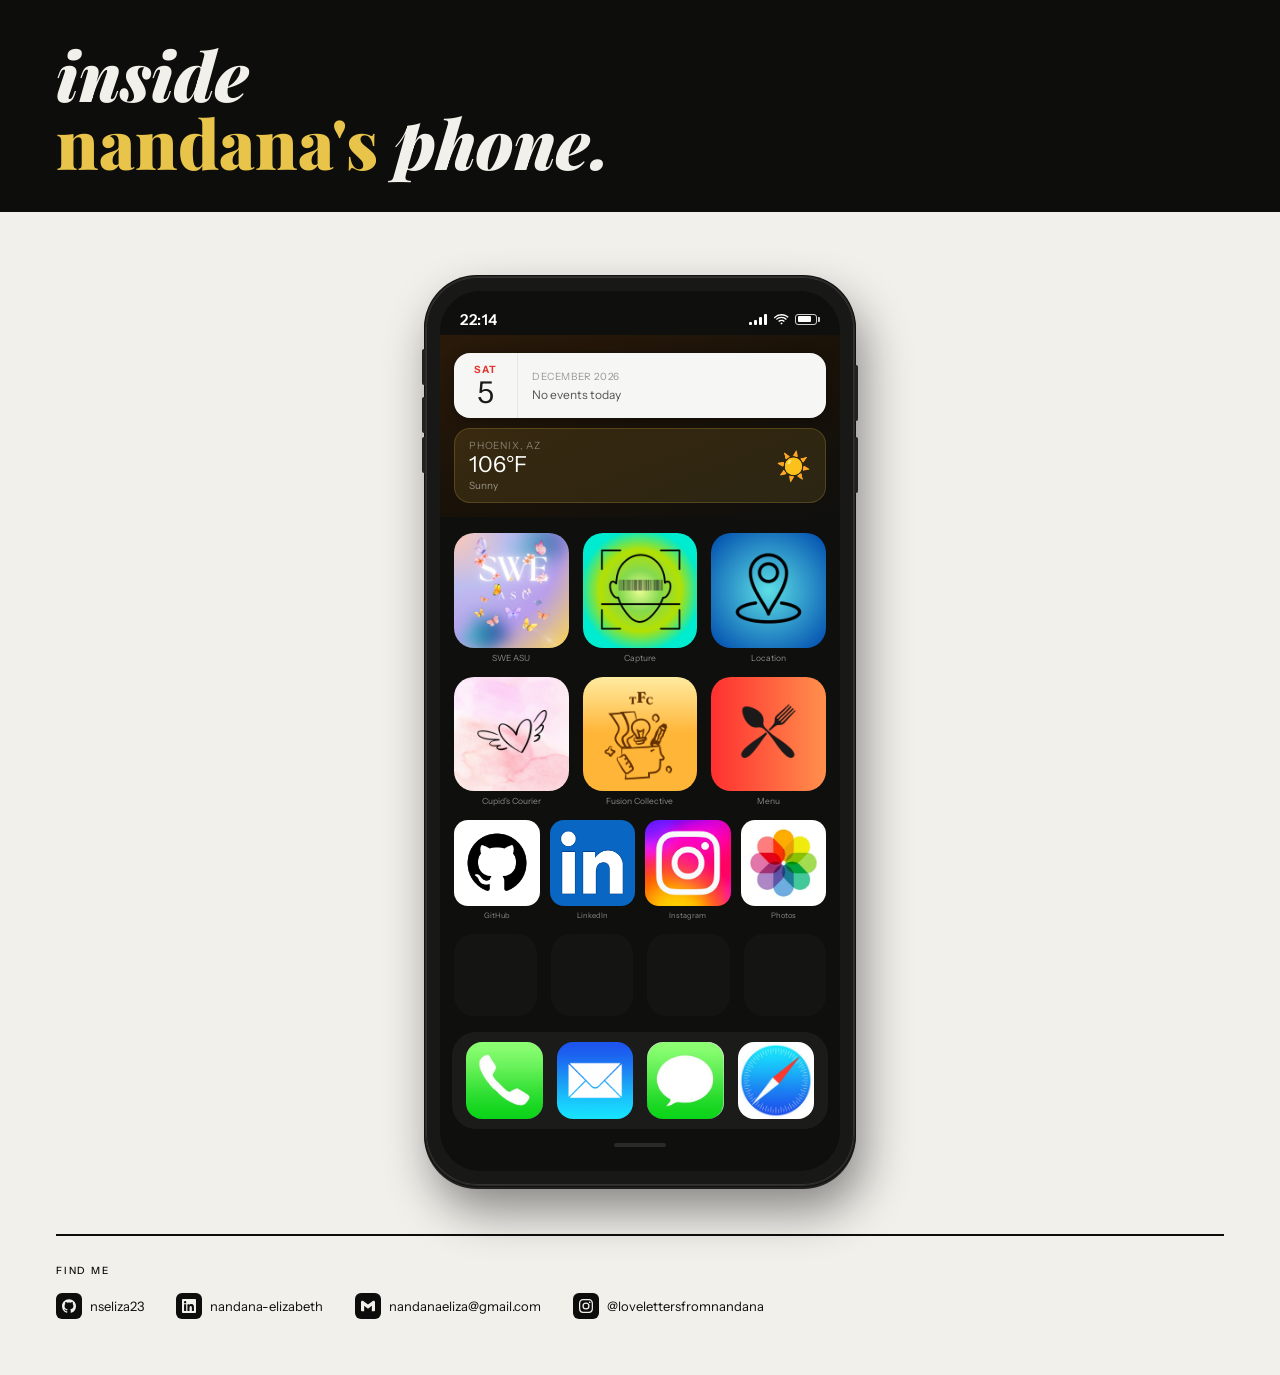
==== index.html @ f55cac57 "Initial portfolio" ====
<!DOCTYPE html>
<html lang="en">
<head>
<meta charset="UTF-8">
<meta name="viewport" content="width=device-width, initial-scale=1.0">
<title>inside nandana's phone</title>
<link href="https://fonts.googleapis.com/css2?family=Playfair+Display:ital,wght@1,900&family=Spectral:ital,wght@0,300;0,400;1,300&family=Instrument+Sans:wght@300;400;500&display=swap" rel="stylesheet">
<style>
  *, *::before, *::after { margin: 0; padding: 0; box-sizing: border-box; }

  :root {
    --black: #0d0d0b;
    --cream: #f2f0eb;
    --yellow: #e8c44a;
    --gray: #88887f;
    --light-gray: #dedad3;
  }

  body {
    background: var(--cream);
    color: var(--black);
    font-family: 'Instrument Sans', sans-serif;
    min-height: 100vh;
    overflow-x: hidden;
  }

  header {
    background: var(--black);
    padding: 40px 56px 36px;
  }

  .site-title {
    font-family: 'Playfair Display', serif;
    font-style: italic;
    font-weight: 900;
    font-size: clamp(36px, 5.5vw, 68px);
    line-height: 1;
    color: var(--cream);
  }

  .site-title em { color: var(--yellow); font-style: normal; }

  .page-body {
    display: flex;
    flex-direction: column;
    align-items: center;
    padding: clamp(32px, 5vw, 64px) clamp(16px, 4vw, 56px) 0;
  }

  /* ── PHONE ── */
  .phone {
    width: clamp(320px, 48vw, 430px);
    background: #181816;
    border-radius: 52px;
    padding: 14px;
    border: 1px solid #2a2a26;
    position: relative;
    box-shadow:
      inset 0 0 0 1px #333330,
      0 0 0 1px #111,
      8px 24px 48px rgba(0,0,0,0.45),
      0 2px 0 1px #333330;
  }

  .phone::before {
    content: '';
    position: absolute;
    right: -4px; top: 88px;
    width: 3px; height: 56px;
    background: #222;
    border-radius: 0 2px 2px 0;
    box-shadow: 0 72px 0 #222;
  }

  .phone::after {
    content: '';
    position: absolute;
    left: -4px; top: 72px;
    width: 3px; height: 36px;
    background: #222;
    border-radius: 2px 0 0 2px;
    box-shadow: 0 48px 0 #222, 0 88px 0 #222;
  }

  .phone-screen {
    background: #0f0f0d;
    border-radius: 40px;
    overflow: hidden;
    padding: 0 0 24px;
    position: relative;
  }

  /* ── VIDEO OVERLAY ── */
  .phone-video-overlay {
    position: absolute;
    inset: 0;
    z-index: 10;
    border-radius: 40px;
    overflow: hidden;
    opacity: 0;
    pointer-events: none;
    transition: opacity 0.3s ease;
    background: #000;
    display: flex;
    flex-direction: column;
  }

  .phone-video-overlay.active { opacity: 1; pointer-events: all; }

  /* YouTube iframe container */
  .yt-frame-wrap {
    flex: 1;
    display: flex;
    align-items: center;
    justify-content: center;
    background: #000;
    overflow: hidden;
  }

  .yt-frame-wrap iframe {
    width: 100%;
    height: 100%;
    border: none;
    display: block;
  }

  .phone-video-back {
    position: absolute;
    top: 14px; left: 14px;
    z-index: 20;
    background: rgba(0,0,0,0.6);
    border: 1px solid rgba(255,255,255,0.15);
    color: #fff;
    font-size: 12px;
    font-family: 'Instrument Sans', sans-serif;
    padding: 6px 12px;
    border-radius: 20px;
    cursor: pointer;
    display: flex;
    align-items: center;
    gap: 6px;
    transition: background 0.15s;
    backdrop-filter: blur(8px);
  }

  .phone-video-back:hover { background: rgba(0,0,0,0.8); }

  /* ── NOTIFICATION ── */
  .phone-notification {
    position: absolute;
    top: 14px;
    left: 12px;
    right: 12px;
    z-index: 30;
    background: rgba(30,30,28,0.82);
    backdrop-filter: blur(20px);
    -webkit-backdrop-filter: blur(20px);
    border: 1px solid rgba(255,255,255,0.1);
    border-radius: 16px;
    padding: 10px 14px;
    display: flex;
    align-items: center;
    gap: 10px;
    transform: translateY(-80px);
    opacity: 0;
    transition: transform 0.4s cubic-bezier(0.34,1.56,0.64,1), opacity 0.3s ease;
    pointer-events: none;
    cursor: pointer;
  }

  .phone-notification.show {
    transform: translateY(0);
    opacity: 1;
    pointer-events: all;
  }

  .notif-icon {
    width: 32px; height: 32px;
    border-radius: 8px;
    overflow: hidden;
    flex-shrink: 0;
  }

  .notif-icon img { width: 100%; height: 100%; object-fit: cover; display: block; }

  .notif-text { flex: 1; min-width: 0; }

  .notif-app {
    font-size: 9px; font-weight: 500;
    letter-spacing: 0.1em; text-transform: uppercase;
    color: rgba(255,255,255,0.45);
    font-family: 'Instrument Sans', sans-serif;
    margin-bottom: 2px;
  }

  .notif-title {
    font-size: 12px; color: rgba(255,255,255,0.9);
    font-family: 'Instrument Sans', sans-serif; font-weight: 500;
    white-space: nowrap; overflow: hidden; text-overflow: ellipsis;
  }

  .notif-desc {
    font-size: 11px; color: rgba(255,255,255,0.5);
    font-family: 'Instrument Sans', sans-serif; font-weight: 400; margin-top: 1px;
  }

  .notif-time {
    font-size: 10px; color: rgba(255,255,255,0.35);
    font-family: 'Instrument Sans', sans-serif;
    flex-shrink: 0; align-self: flex-start;
  }

  /* ── STATUS BAR ── */
  .phone-status-bar {
    display: flex;
    align-items: center;
    justify-content: space-between;
    padding: 12px 20px 0;
    height: 44px;
  }

  .status-time {
    font-size: 15px; font-weight: 600; color: #fff;
    font-family: 'Instrument Sans', sans-serif; letter-spacing: 0.04em;
  }

  .status-icons { display: flex; align-items: center; gap: 6px; }

  .signal-bars { display: flex; align-items: flex-end; gap: 2px; height: 12px; }
  .signal-bars span { display: block; width: 3px; background: #fff; border-radius: 1px; }
  .signal-bars span:nth-child(1) { height: 3px; }
  .signal-bars span:nth-child(2) { height: 5px; }
  .signal-bars span:nth-child(3) { height: 8px; }
  .signal-bars span:nth-child(4) { height: 11px; }

  .wifi-icon { width: 16px; height: 12px; display: flex; align-items: center; justify-content: center; }
  .wifi-icon svg { width: 15px; height: 12px; fill: #fff; }

  .battery { display: flex; align-items: center; gap: 1px; }
  .battery-body { width: 22px; height: 11px; border: 1.5px solid rgba(255,255,255,0.8); border-radius: 3px; padding: 1.5px; }
  .battery-fill { height: 100%; width: 80%; background: #fff; border-radius: 1px; }
  .battery-tip { width: 2px; height: 5px; background: rgba(255,255,255,0.8); border-radius: 0 1px 1px 0; }

  /* ── WALLPAPER ── */
  .phone-wallpaper {
    padding: 18px 14px 14px;
    background: linear-gradient(160deg, #2a1a0a 0%, #1a1208 50%, #0f0f0d 100%);
  }

  /* ── CALENDAR WIDGET ── */
  .calendar-widget {
    background: rgba(255,255,255,0.96);
    border-radius: 16px;
    overflow: hidden;
    display: flex;
    align-items: stretch;
    box-shadow: 0 2px 12px rgba(0,0,0,0.35);
  }

  .calendar-left {
    padding: 10px 14px;
    display: flex;
    flex-direction: column;
    align-items: center;
    justify-content: center;
    min-width: 64px;
    border-right: 1px solid #e8e4e0;
  }

  .calendar-day-name {
    font-size: 10px; font-weight: 700;
    letter-spacing: 0.1em; text-transform: uppercase;
    color: #e3342f;
    font-family: 'Instrument Sans', sans-serif;
    margin-bottom: 2px;
  }

  .calendar-date-num {
    font-size: 30px; font-weight: 300; color: #1a1a1a;
    font-family: 'Instrument Sans', sans-serif; line-height: 1;
  }

  .calendar-right {
    padding: 10px 14px;
    display: flex; flex-direction: column; justify-content: center;
    flex: 1;
  }

  .calendar-month {
    font-size: 10px; color: #999;
    font-family: 'Instrument Sans', sans-serif;
    letter-spacing: 0.06em; text-transform: uppercase; margin-bottom: 4px;
  }

  .calendar-no-events {
    font-size: 12px; color: #555;
    font-family: 'Instrument Sans', sans-serif; font-weight: 400;
  }

  /* ── WEATHER ── */
  .weather-widget {
    margin: 10px 0 0;
    background: rgba(232,196,74,0.12);
    border: 1px solid rgba(232,196,74,0.2);
    border-radius: 16px;
    padding: 10px 14px;
    display: flex; align-items: center; justify-content: space-between;
  }

  .weather-left { display: flex; flex-direction: column; gap: 2px; }
  .weather-city { font-size: 10px; color: rgba(255,255,255,0.4); letter-spacing: 0.08em; text-transform: uppercase; font-family: 'Instrument Sans', sans-serif; }
  .weather-temp { font-size: 22px; font-weight: 300; color: #fff; line-height: 1; font-family: 'Instrument Sans', sans-serif; }
  .weather-cond { font-size: 10px; color: rgba(255,255,255,0.5); margin-top: 1px; font-family: 'Instrument Sans', sans-serif; }
  .weather-icon { font-size: 28px; line-height: 1; }

  /* ── APP GRID ── */
  .app-section { padding: 16px 14px 0; }

  .app-row { display: grid; gap: 14px; }
  .app-row-3 { grid-template-columns: repeat(3, 1fr); }
  .app-row-3-full { grid-template-columns: repeat(3, 1fr); margin-top: 14px; }
  .app-row-socials { grid-template-columns: repeat(4, 1fr); margin-top: 14px; gap: 10px; }

  .app-slot { display: flex; flex-direction: column; align-items: center; gap: 5px; min-width: 0; }

  .app-icon {
    width: 100%; aspect-ratio: 1;
    border-radius: 20px;
    display: flex; align-items: center; justify-content: center;
    cursor: pointer;
    transition: transform 0.15s ease, opacity 0.15s ease;
    border: none; background: none; padding: 0;
  }

  .app-icon:hover  { transform: scale(0.91); opacity: 0.85; }
  .app-icon:active { transform: scale(0.85); }

  .app-icon-inner {
    width: 100%; height: 100%;
    border-radius: 20px;
    display: flex; align-items: center; justify-content: center;
    font-size: 22px; line-height: 1; overflow: hidden;
  }

  .app-row-socials .app-icon,
  .app-row-socials .app-icon-inner { border-radius: 14px; }
  .app-row-socials .app-label { font-size: 7.5px; }

  .app-icon-inner img { width: 100%; height: 100%; object-fit: cover; }

  .app-label {
    font-size: 8.5px; color: rgba(255,255,255,0.5);
    text-align: center;
    font-family: 'Instrument Sans', sans-serif; font-weight: 400;
    white-space: nowrap; overflow: hidden; text-overflow: ellipsis; width: 100%;
  }

  .ghost-row {
    display: grid; grid-template-columns: repeat(4, 1fr);
    gap: 14px; padding: 14px 14px 0; opacity: 0.1;
  }

  .ghost-icon { aspect-ratio: 1; background: #444; border-radius: 20px; }

  .phone-dock {
    margin: 16px 12px 0;
    background: rgba(255,255,255,0.05);
    border-radius: 24px;
    padding: 10px 14px;
    display: grid;
    grid-template-columns: repeat(4, 1fr);
    gap: 14px;
  }

  .dock-slot { display: flex; flex-direction: column; align-items: center; gap: 4px; }
  .dock-icon { aspect-ratio: 1; border-radius: 16px; overflow: hidden; width: 100%; }
  .dock-icon img { width: 100%; height: 100%; object-fit: cover; display: block; }

  .phone-home-bar {
    width: 52px; height: 4px; background: #2a2a28;
    border-radius: 3px; margin: 14px auto 0;
  }

  /* ── APP DETAIL PANEL ── */
  .app-detail {
    display: none;
    position: fixed;
    top: 0; left: 0; right: 0; bottom: 0;
    z-index: 100;
    pointer-events: none;
    align-items: center;
    justify-content: center;
  }

  .app-detail.active { display: flex; pointer-events: all; }

  .detail-backdrop { position: absolute; inset: 0; }

  .detail-panel {
    position: absolute;
    top: 50%;
    transform: translateY(-50%) translateX(-24px);
    opacity: 0;
    width: clamp(260px, 30vw, 360px);
    padding: 0;
    transition: transform 0.35s cubic-bezier(0.34,1.2,0.64,1), opacity 0.28s ease;
    pointer-events: all;
  }

  .app-detail.active .detail-panel {
    opacity: 1;
    transform: translateY(-50%) translateX(0);
  }

  .detail-panel.side-left {
    right: calc(50% + clamp(170px, 25vw, 240px));
    text-align: right;
    transform: translateY(-50%) translateX(24px);
  }

  .app-detail.active .detail-panel.side-left {
    transform: translateY(-50%) translateX(0);
  }

  .detail-panel.side-right {
    left: calc(50% + clamp(170px, 25vw, 240px));
    text-align: left;
    transform: translateY(-50%) translateX(-24px);
  }

  .app-detail.active .detail-panel.side-right {
    transform: translateY(-50%) translateX(0);
  }

  .detail-close { display: none; }

  .detail-app-name {
    font-family: 'Playfair Display', serif;
    font-style: italic; font-weight: 900; font-size: 32px;
    color: var(--black); margin-bottom: 10px; line-height: 1.1;
  }

  .detail-app-meta {
    font-size: 11px; font-weight: 500;
    letter-spacing: 0.14em; text-transform: uppercase;
    color: var(--gray); margin-bottom: 14px;
    font-family: 'Instrument Sans', sans-serif;
  }

  .detail-divider {
    height: 1.5px; background: var(--black);
    margin-bottom: 16px; opacity: 0.15;
  }

  .detail-app-desc {
    font-size: 17px; color: var(--black);
    font-family: 'Spectral', serif; font-weight: 300;
    line-height: 1.75; white-space: pre-line;
  }

  /* ── CONTACT ── */
  .contact-section { padding: 48px 56px 56px; }
  .contact-rule { height: 2px; background: var(--black); margin-bottom: 28px; }
  .contact-label {
    font-size: 10px; font-weight: 500;
    letter-spacing: 0.18em; text-transform: uppercase;
    color: var(--black); margin-bottom: 16px;
    font-family: 'Instrument Sans', sans-serif;
  }
  .contact-links { display: flex; flex-wrap: wrap; gap: 12px 32px; }
  .contact-link {
    font-size: 13px; font-weight: 400; color: var(--black);
    text-decoration: none; display: flex; align-items: center;
    gap: 8px; transition: opacity 0.15s;
    font-family: 'Instrument Sans', sans-serif;
  }
  .contact-link:hover { opacity: 0.45; }
  .contact-link-icon {
    width: 26px; height: 26px; background: var(--black);
    border-radius: 6px; display: flex; align-items: center; justify-content: center; flex-shrink: 0;
  }
  .contact-link-icon svg { width: 14px; height: 14px; fill: var(--cream); }

  @media (max-width: 600px) {
    header { padding: 28px 24px 24px; }
    .page-body { padding: 32px 16px 0; }
    .contact-section { padding: 36px 24px 48px; }
    .detail-panel { width: clamp(160px, 38vw, 220px); }
    .detail-panel.side-left { right: calc(50% + clamp(140px, 20vw, 175px)); }
    .detail-panel.side-right { left: calc(50% + clamp(140px, 20vw, 175px)); }
    .detail-app-name { font-size: 24px; }
    .detail-app-desc { font-size: 13px; }
  }
</style>
</head>
<body>

<header>
  <div class="site-title">inside<br><em>nandana's</em> phone.</div>
</header>

<div class="page-body">
  <div class="phone">
    <div class="phone-screen">

      <!-- VIDEO/PHOTO OVERLAY -->
      <div class="phone-video-overlay" id="phone-video-overlay">
        <button class="phone-video-back" onclick="closeVideo()">← back</button>
        <div class="phone-notification" id="phone-notif" onclick="openDetail()">
          <div class="notif-icon" id="notif-icon"><img id="notif-icon-img" src="" alt=""></div>
          <div class="notif-text">
            <div class="notif-app">now playing</div>
            <div class="notif-title" id="notif-title"></div>
            <div class="notif-desc">Tap to read more</div>
          </div>
          <div class="notif-time">now</div>
        </div>
        <!-- YouTube iframe wrapper -->
        <div class="yt-frame-wrap" id="yt-frame-wrap">
          <iframe
            id="yt-iframe"
            src=""
            allow="autoplay; encrypted-media"
            allowfullscreen
            title="App demo video"
          ></iframe>
        </div>
        <!-- Photo display (for About) -->
        <img id="photo-display" src="" alt="" style="display:none;width:100%;flex:1;object-fit:cover;">
      </div>

      <!-- STATUS BAR -->
      <div class="phone-status-bar">
        <div class="status-time" id="phone-time">9:41</div>
        <div class="status-icons">
          <div class="signal-bars">
            <span></span><span></span><span></span><span></span>
          </div>
          <div class="wifi-icon">
            <svg viewBox="0 0 24 18" xmlns="http://www.w3.org/2000/svg">
              <path d="M12 14.5a1.5 1.5 0 1 1 0 3 1.5 1.5 0 0 1 0-3zm0-4.5c2.07 0 3.94.84 5.3 2.2l-1.42 1.42A5.48 5.48 0 0 0 12 12a5.48 5.48 0 0 0-3.88 1.62L6.7 12.2A7.48 7.48 0 0 1 12 10zm0-4.5c3.31 0 6.3 1.34 8.48 3.52l-1.42 1.42A10.46 10.46 0 0 0 12 7.5c-2.9 0-5.52 1.17-7.42 3.07L3.16 9.15A12.46 12.46 0 0 1 12 5.5zm0-4.5C16.42 1 20.43 2.7 23.43 5.5l-1.42 1.42A15.45 15.45 0 0 0 12 3.5c-4.28 0-8.15 1.73-10.95 4.53L-.37 6.61A17.45 17.45 0 0 1 12 1z"/>
            </svg>
          </div>
          <div class="battery">
            <div class="battery-body"><div class="battery-fill"></div></div>
            <div class="battery-tip"></div>
          </div>
        </div>
      </div>

      <!-- WALLPAPER -->
      <div class="phone-wallpaper">
        <div class="calendar-widget">
          <div class="calendar-left">
            <div class="calendar-day-name" id="cal-day">FRI</div>
            <div class="calendar-date-num" id="cal-date">5</div>
          </div>
          <div class="calendar-right">
            <div class="calendar-month" id="cal-month">June 2026</div>
            <div class="calendar-no-events">No events today</div>
          </div>
        </div>
        <div class="weather-widget">
          <div class="weather-left">
            <div class="weather-city">Phoenix, AZ</div>
            <div class="weather-temp" id="weather-temp">—°F</div>
            <div class="weather-cond" id="weather-cond">Loading…</div>
          </div>
          <div class="weather-icon" id="weather-icon">🌤️</div>
        </div>
      </div>

      <div class="app-section">
        <div class="app-row app-row-3">
          <div class="app-slot">
            <button class="app-icon" onclick="openApp('swe')" aria-label="SWE ASU">
              <div class="app-icon-inner"><img src="SWE ASU iOS icon.png" alt="SWE ASU"></div>
            </button>
            <div class="app-label">SWE ASU</div>
          </div>
          <div class="app-slot">
            <button class="app-icon" onclick="openApp('capture')" aria-label="Capture">
              <div class="app-icon-inner"><img src="Capture iOS icon.png" alt="Capture"></div>
            </button>
            <div class="app-label">Capture</div>
          </div>
          <div class="app-slot">
            <button class="app-icon" onclick="openApp('location')" aria-label="Location">
              <div class="app-icon-inner"><img src="Location iOS icon.png" alt="Location"></div>
            </button>
            <div class="app-label">Location</div>
          </div>
        </div>

        <div class="app-row app-row-3-full">
          <div class="app-slot">
            <button class="app-icon" onclick="openApp('cupid')" aria-label="Cupid's Courier">
              <div class="app-icon-inner"><img src="Cupid's Courier iOS icon.png" alt="Cupid's Courier"></div>
            </button>
            <div class="app-label">Cupid's Courier</div>
          </div>
          <div class="app-slot">
            <button class="app-icon" onclick="openApp('fusion')" aria-label="Fusion Collective">
              <div class="app-icon-inner"><img src="TFC iOS icon.png" alt="Fusion"></div>
            </button>
            <div class="app-label">Fusion Collective</div>
          </div>
          <div class="app-slot">
            <button class="app-icon" onclick="openApp('menu')" aria-label="Menu">
              <div class="app-icon-inner"><img src="Menu iOS icon.png" alt="Menu"></div>
            </button>
            <div class="app-label">Menu</div>
          </div>
        </div>

        <div class="app-row app-row-socials">
          <div class="app-slot">
            <button class="app-icon" onclick="openSocial('https://github.com/nseliza23')" aria-label="GitHub">
              <div class="app-icon-inner"><img src="github.jpg" alt="GitHub"></div>
            </button>
            <div class="app-label">GitHub</div>
          </div>
          <div class="app-slot">
            <button class="app-icon" onclick="openSocial('https://www.linkedin.com/in/nandana-elizabeth/')" aria-label="LinkedIn">
              <div class="app-icon-inner"><img src="linkedin.png" alt="LinkedIn"></div>
            </button>
            <div class="app-label">LinkedIn</div>
          </div>
          <div class="app-slot">
            <button class="app-icon" onclick="openSocial('https://www.instagram.com/lovelettersfromnandana')" aria-label="Instagram">
              <div class="app-icon-inner"><img src="instagram.jpg" alt="Instagram"></div>
            </button>
            <div class="app-label">Instagram</div>
          </div>
          <div class="app-slot">
            <button class="app-icon" onclick="openApp('about')" aria-label="Photos">
              <div class="app-icon-inner"><img src="photos.jpg" alt="Photos"></div>
            </button>
            <div class="app-label">Photos</div>
          </div>
        </div>
      </div>

      <div class="ghost-row">
        <div class="ghost-icon"></div><div class="ghost-icon"></div>
        <div class="ghost-icon"></div><div class="ghost-icon"></div>
      </div>

      <div class="phone-dock">
        <div class="dock-slot"><div class="dock-icon"><img src="phone.jpg" alt="Phone"></div></div>
        <div class="dock-slot"><div class="dock-icon"><img src="mail.png" alt="Mail"></div></div>
        <div class="dock-slot"><div class="dock-icon"><img src="imessage.jpg" alt="iMessage"></div></div>
        <div class="dock-slot"><div class="dock-icon"><img src="safari.jpg" alt="Safari"></div></div>
      </div>

      <div class="phone-home-bar"></div>
    </div>
  </div>
</div>

<!-- APP DETAIL OVERLAY -->
<div class="app-detail" id="app-detail">
  <div class="detail-backdrop" onclick="closeDetail()"></div>
  <div class="detail-panel" id="detail-panel">
    <button class="detail-close" onclick="closeDetail()">✕</button>
    <div class="detail-app-name" id="detail-name"></div>
    <div class="detail-app-meta" id="detail-meta"></div>
    <div class="detail-divider"></div>
    <div class="detail-app-desc" id="detail-desc"></div>
  </div>
</div>

<!-- CONTACT -->
<div class="contact-section">
  <div class="contact-rule"></div>
  <div class="contact-label">find me</div>
  <div class="contact-links">
    <a class="contact-link" href="https://github.com/nseliza23" target="_blank" rel="noopener">
      <div class="contact-link-icon">
        <svg viewBox="0 0 24 24"><path d="M12 .297c-6.63 0-12 5.373-12 12 0 5.303 3.438 9.8 8.205 11.385.6.113.82-.258.82-.577 0-.285-.01-1.04-.015-2.04-3.338.724-4.042-1.61-4.042-1.61C4.422 18.07 3.633 17.7 3.633 17.7c-1.087-.744.084-.729.084-.729 1.205.084 1.838 1.236 1.838 1.236 1.07 1.835 2.809 1.305 3.495.998.108-.776.417-1.305.76-1.605-2.665-.3-5.466-1.332-5.466-5.93 0-1.31.465-2.38 1.235-3.22-.135-.303-.54-1.523.105-3.176 0 0 1.005-.322 3.3 1.23.96-.267 1.98-.399 3-.405 1.02.006 2.04.138 3 .405 2.28-1.552 3.285-1.23 3.285-1.23.645 1.653.24 2.873.12 3.176.765.84 1.23 1.91 1.23 3.22 0 4.61-2.805 5.625-5.475 5.92.42.36.81 1.096.81 2.22 0 1.606-.015 2.896-.015 3.286 0 .315.21.69.825.57C20.565 22.092 24 17.592 24 12.297c0-6.627-5.373-12-12-12"/></svg>
      </div>
      nseliza23
    </a>
    <a class="contact-link" href="https://www.linkedin.com/in/nandana-elizabeth/" target="_blank" rel="noopener">
      <div class="contact-link-icon">
        <svg viewBox="0 0 24 24"><path d="M20.447 20.452h-3.554v-5.569c0-1.328-.027-3.037-1.852-3.037-1.853 0-2.136 1.445-2.136 2.939v5.667H9.351V9h3.414v1.561h.046c.477-.9 1.637-1.85 3.37-1.85 3.601 0 4.267 2.37 4.267 5.455v6.286zM5.337 7.433a2.062 2.062 0 0 1-2.063-2.065 2.064 2.064 0 1 1 2.063 2.065zm1.782 13.019H3.555V9h3.564v11.452zM22.225 0H1.771C.792 0 0 .774 0 1.729v20.542C0 23.227.792 24 1.771 24h20.451C23.2 24 24 23.227 24 22.271V1.729C24 .774 23.2 0 22.222 0h.003z"/></svg>
      </div>
      nandana-elizabeth
    </a>
    <a class="contact-link" href="mailto:nandanaeliza@gmail.com">
      <div class="contact-link-icon">
        <svg viewBox="0 0 24 24"><path d="M24 5.457v13.909c0 .904-.732 1.636-1.636 1.636h-3.819V11.73L12 16.64l-6.545-4.91v9.273H1.636A1.636 1.636 0 0 1 0 19.366V5.457c0-2.023 2.309-3.178 3.927-1.964L5.455 4.64 12 9.548l6.545-4.91 1.528-1.145C21.69 2.28 24 3.434 24 5.457z"/></svg>
      </div>
      nandanaeliza@gmail.com
    </a>
    <a class="contact-link" href="https://www.instagram.com/lovelettersfromnandana" target="_blank" rel="noopener">
      <div class="contact-link-icon">
        <svg viewBox="0 0 24 24"><path d="M12 2.163c3.204 0 3.584.012 4.85.07 3.252.148 4.771 1.691 4.919 4.919.058 1.265.069 1.645.069 4.849 0 3.205-.012 3.584-.069 4.849-.149 3.225-1.664 4.771-4.919 4.919-1.266.058-1.644.07-4.85.07-3.204 0-3.584-.012-4.849-.07-3.26-.149-4.771-1.699-4.919-4.92-.058-1.265-.07-1.644-.07-4.849 0-3.204.013-3.583.07-4.849.149-3.227 1.664-4.771 4.919-4.919 1.266-.057 1.645-.069 4.849-.069zm0-2.163c-3.259 0-3.667.014-4.947.072-4.358.2-6.78 2.618-6.98 6.98-.059 1.281-.073 1.689-.073 4.948 0 3.259.014 3.668.072 4.948.2 4.358 2.618 6.78 6.98 6.98 1.281.058 1.689.072 4.948.072 3.259 0 3.668-.014 4.948-.072 4.354-.2 6.782-2.618 6.979-6.98.059-1.28.073-1.689.073-4.948 0-3.259-.014-3.667-.072-4.947-.196-4.354-2.617-6.78-6.979-6.98-1.281-.059-1.69-.073-4.949-.073zm0 5.838a6.162 6.162 0 1 0 0 12.324 6.162 6.162 0 0 0 0-12.324zM12 16a4 4 0 1 1 0-8 4 4 0 0 1 0 8zm6.406-11.845a1.44 1.44 0 1 0 0 2.881 1.44 1.44 0 0 0 0-2.881z"/></svg>
      </div>
      @lovelettersfromnandana
    </a>
  </div>
</div>

<script>
  // ── CLOCK ──
  function updateClock() {
    const now = new Date();
    const h = now.getHours();
    const m = String(now.getMinutes()).padStart(2, '0');
    document.getElementById('phone-time').textContent = `${h}:${m}`;
    const days = ['SUN','MON','TUE','WED','THU','FRI','SAT'];
    const months = ['January','February','March','April','May','June','July','August','September','October','November','December'];
    document.getElementById('cal-day').textContent = days[now.getDay()];
    document.getElementById('cal-date').textContent = now.getDate();
    document.getElementById('cal-month').textContent = `${months[now.getMonth()]} ${now.getFullYear()}`;
  }
  updateClock();
  setInterval(updateClock, 10000);

  // ── WEATHER ──
  async function fetchWeather() {
    try {
      const res = await fetch('https://api.open-meteo.com/v1/forecast?latitude=33.4484&longitude=-112.0740&current_weather=true&temperature_unit=fahrenheit');
      const data = await res.json();
      const temp = Math.round(data.current_weather.temperature);
      const code = data.current_weather.weathercode;
      const condMap = {
        0:['Sunny','☀️'],1:['Mostly Clear','🌤️'],2:['Partly Cloudy','⛅'],
        3:['Overcast','☁️'],45:['Foggy','🌫️'],48:['Foggy','🌫️'],
        51:['Drizzle','🌦️'],61:['Rain','🌧️'],71:['Snow','❄️'],
        80:['Showers','🌦️'],95:['Thunderstorm','⛈️']
      };
      const [cond, icon] = condMap[code] || ['Clear','🌤️'];
      document.getElementById('weather-temp').textContent = `${temp}°F`;
      document.getElementById('weather-cond').textContent = cond;
      document.getElementById('weather-icon').textContent = icon;
    } catch(e) {
      document.getElementById('weather-temp').textContent = '106°F';
      document.getElementById('weather-cond').textContent = 'Sunny';
      document.getElementById('weather-icon').textContent = '☀️';
    }
  }
  fetchWeather();

  // ── APPS ──
  // YouTube video IDs for each app
  const apps = {
    swe: {
      title: 'SWE ASU',
      icon: 'SWE ASU iOS icon.png',
      ytId: 's7xIzTNjhq0',
      side: 'left',
      meta: 'SwiftUI · Firebase · Combine',
      desc: 'Designed for the Society of Women Engineers at Arizona State University, this app provides members with easy access to event information, resources, photos, and community features.'
    },
    capture: {
      title: 'Capture',
      icon: 'Capture iOS icon.png',
      ytId: 'Uvwy4q1qgBc',
      side: 'right',
      meta: 'AVFoundation · Vision · UIKit',
      desc: 'This app scans different barcodes: QR codes, .ean13, .code128, and displays the information. It also has facial detection capabilities using the iOS Vision framework.'
    },
    location: {
      title: 'Location',
      icon: 'Location iOS icon.png',
      ytId: '0sm8K2IvrUc',
      side: 'left',
      meta: 'CoreLocation · MapKit · Foundation',
      desc: 'A location manager app built with CoreLocation and MapKit. Users can save custom locations with names, descriptions, addresses, and photos — with a live map that updates as you search.'
    },
    cupid: {
      title: "Cupid's Courier",
      icon: "Cupid's Courier iOS icon.png",
      ytId: 'SXs3F2uO_TE',
      side: 'right',
      meta: 'SpriteKit · Foundation · SwiftUI',
      desc: "A gifting game built in Swift using SpriteKit. Choose your characters, pick a gift — cookies, flowers, or money — then catch falling gifts to rack up points before they hit the ground."
    },
    fusion: {
      title: 'Fusion Collective',
      icon: 'TFC iOS icon.png',
      ytId: 'L3LWWKmMW5U',
      side: 'left',
      meta: 'PhotosUI · SwiftUICore · UIKit',
      desc: 'Built for a personal venture "The Fusion Collective", a platform for collecting and organizing any form of creative work, with pictures, notes, and more.'
    },
    menu: {
      title: 'Menu',
      icon: 'Menu iOS icon.png',
      ytId: 'rC9wxiaBiUE',
      side: 'right',
      meta: 'SwiftUI · UIKit',
      desc: "A SwiftUI menu-ordering app extended from Paul Hudson's tutorial. Added favorites tab, order badge count, pickup time scheduling, and a customized UI."
    },
    about: {
      title: 'Nandana Elizabeth',
      icon: 'photos.jpg',
      ytId: null,
      photo: 'Nandana_Photo.jpg',
      side: 'right',
      meta: 'iOS Developer · ASU 2026',
      desc: "Hi! My name is Nandana, I'm an aspiring iOS developer. I graduated with my B.S. in Computer Science (Honors) with a minor in Media Arts and Sciences from Arizona State University in May 2026. Reach out and connect!"
    },
  };

  let currentApp = null;
  let notifTimer = null;

  function openApp(key) {
    currentApp = key;
    const app = apps[key];
    const overlay = document.getElementById('phone-video-overlay');
    const iframe = document.getElementById('yt-iframe');
    const frameWrap = document.getElementById('yt-frame-wrap');
    const photoEl = document.getElementById('photo-display');

    // ── PHOTO entry (about) ──
    if (app.photo) {
      frameWrap.style.display = 'none';
      photoEl.style.display = 'block';
      photoEl.src = app.photo;
      overlay.classList.add('active');
      openDetail();
      return;
    }

    // ── YouTube entry ──
    photoEl.style.display = 'none';
    frameWrap.style.display = 'flex';

    // Build embed URL: autoplay=1, mute=0 (sound on), loop=1, rel=0 (no related)
    // For Shorts the video ID works the same as regular embeds
    iframe.src = `https://www.youtube.com/embed/${app.ytId}?autoplay=1&mute=0&loop=1&playlist=${app.ytId}&rel=0&playsinline=1&modestbranding=1`;

    overlay.classList.add('active');

    if (notifTimer) clearTimeout(notifTimer);
    const notif = document.getElementById('phone-notif');
    document.getElementById('notif-icon-img').src = app.icon;
    document.getElementById('notif-icon-img').alt = app.title;
    document.getElementById('notif-title').textContent = app.title;

    notifTimer = setTimeout(() => {
      notif.classList.add('show');
      notifTimer = setTimeout(() => notif.classList.remove('show'), 3500);
    }, 700);
  }

  function openDetail() {
    if (!currentApp) return;
    const app = apps[currentApp];
    const panel = document.getElementById('detail-panel');
    const overlay = document.getElementById('app-detail');

    document.getElementById('detail-name').textContent = app.title;
    document.getElementById('detail-meta').textContent = app.meta;
    document.getElementById('detail-desc').textContent = app.desc;

    panel.classList.remove('side-left', 'side-right');
    panel.classList.add(`side-${app.side}`);

    overlay.classList.add('active');
    document.getElementById('phone-notif').classList.remove('show');
  }

  function closeDetail() {
    document.getElementById('app-detail').classList.remove('active');
  }

  function openSocial(url) {
    window.open(url, '_blank', 'noopener');
  }

  function closeVideo() {
    if (notifTimer) clearTimeout(notifTimer);

    // Stop YouTube by clearing src
    const iframe = document.getElementById('yt-iframe');
    iframe.src = '';

    // Hide photo if shown
    const photoEl = document.getElementById('photo-display');
    photoEl.src = '';
    photoEl.style.display = 'none';

    // Restore frame wrap visibility for next open
    document.getElementById('yt-frame-wrap').style.display = 'flex';

    document.getElementById('phone-video-overlay').classList.remove('active');
    document.getElementById('phone-notif').classList.remove('show');
    closeDetail();
    currentApp = null;
  }

  document.addEventListener('keydown', e => { if (e.key === 'Escape') { closeDetail(); closeVideo(); } });
</script>

</body>
</html>
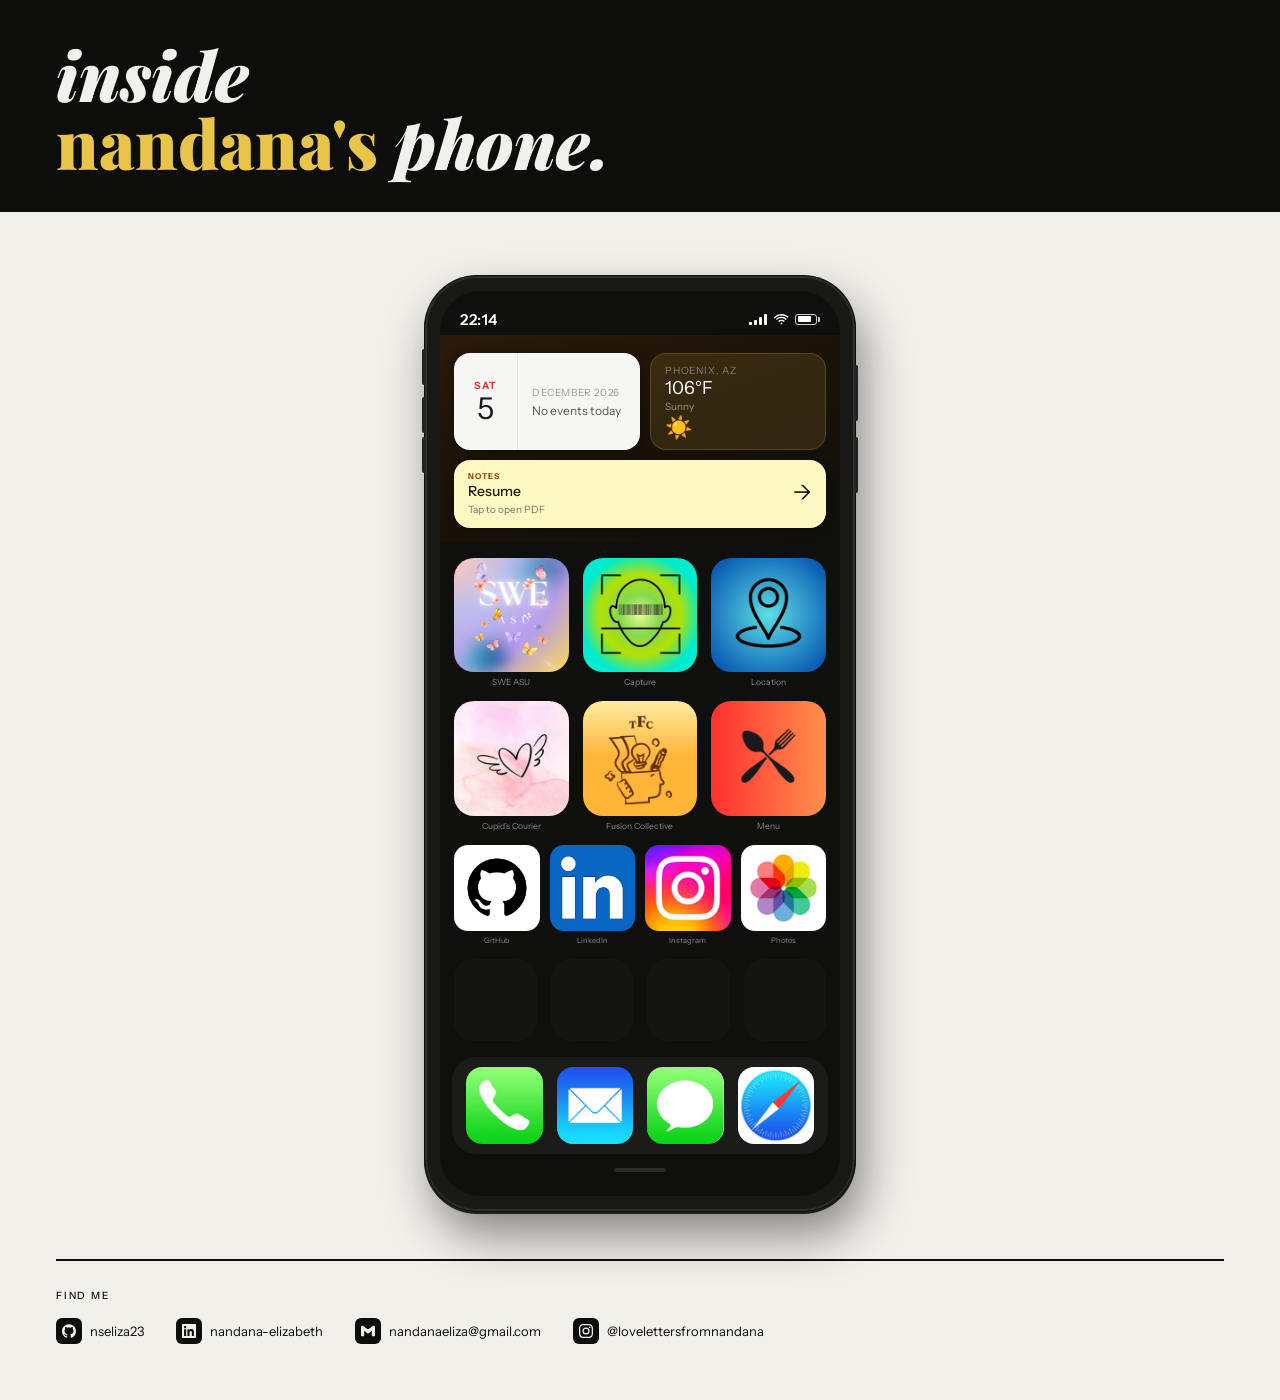
==== commit e83c5b7c: "added resume" ====
--- a/index.html
+++ b/index.html
@@ -5,493 +5,7 @@
 <meta name="viewport" content="width=device-width, initial-scale=1.0">
 <title>inside nandana's phone</title>
 <link href="https://fonts.googleapis.com/css2?family=Playfair+Display:ital,wght@1,900&family=Spectral:ital,wght@0,300;0,400;1,300&family=Instrument+Sans:wght@300;400;500&display=swap" rel="stylesheet">
-<style>
-  *, *::before, *::after { margin: 0; padding: 0; box-sizing: border-box; }
-
-  :root {
-    --black: #0d0d0b;
-    --cream: #f2f0eb;
-    --yellow: #e8c44a;
-    --gray: #88887f;
-    --light-gray: #dedad3;
-  }
-
-  body {
-    background: var(--cream);
-    color: var(--black);
-    font-family: 'Instrument Sans', sans-serif;
-    min-height: 100vh;
-    overflow-x: hidden;
-  }
-
-  header {
-    background: var(--black);
-    padding: 40px 56px 36px;
-  }
-
-  .site-title {
-    font-family: 'Playfair Display', serif;
-    font-style: italic;
-    font-weight: 900;
-    font-size: clamp(36px, 5.5vw, 68px);
-    line-height: 1;
-    color: var(--cream);
-  }
-
-  .site-title em { color: var(--yellow); font-style: normal; }
-
-  .page-body {
-    display: flex;
-    flex-direction: column;
-    align-items: center;
-    padding: clamp(32px, 5vw, 64px) clamp(16px, 4vw, 56px) 0;
-  }
-
-  /* ── PHONE ── */
-  .phone {
-    width: clamp(320px, 48vw, 430px);
-    background: #181816;
-    border-radius: 52px;
-    padding: 14px;
-    border: 1px solid #2a2a26;
-    position: relative;
-    box-shadow:
-      inset 0 0 0 1px #333330,
-      0 0 0 1px #111,
-      8px 24px 48px rgba(0,0,0,0.45),
-      0 2px 0 1px #333330;
-  }
-
-  .phone::before {
-    content: '';
-    position: absolute;
-    right: -4px; top: 88px;
-    width: 3px; height: 56px;
-    background: #222;
-    border-radius: 0 2px 2px 0;
-    box-shadow: 0 72px 0 #222;
-  }
-
-  .phone::after {
-    content: '';
-    position: absolute;
-    left: -4px; top: 72px;
-    width: 3px; height: 36px;
-    background: #222;
-    border-radius: 2px 0 0 2px;
-    box-shadow: 0 48px 0 #222, 0 88px 0 #222;
-  }
-
-  .phone-screen {
-    background: #0f0f0d;
-    border-radius: 40px;
-    overflow: hidden;
-    padding: 0 0 24px;
-    position: relative;
-  }
-
-  /* ── VIDEO OVERLAY ── */
-  .phone-video-overlay {
-    position: absolute;
-    inset: 0;
-    z-index: 10;
-    border-radius: 40px;
-    overflow: hidden;
-    opacity: 0;
-    pointer-events: none;
-    transition: opacity 0.3s ease;
-    background: #000;
-    display: flex;
-    flex-direction: column;
-  }
-
-  .phone-video-overlay.active { opacity: 1; pointer-events: all; }
-
-  /* YouTube iframe container */
-  .yt-frame-wrap {
-    flex: 1;
-    display: flex;
-    align-items: center;
-    justify-content: center;
-    background: #000;
-    overflow: hidden;
-  }
-
-  .yt-frame-wrap iframe {
-    width: 100%;
-    height: 100%;
-    border: none;
-    display: block;
-  }
-
-  .phone-video-back {
-    position: absolute;
-    top: 14px; left: 14px;
-    z-index: 20;
-    background: rgba(0,0,0,0.6);
-    border: 1px solid rgba(255,255,255,0.15);
-    color: #fff;
-    font-size: 12px;
-    font-family: 'Instrument Sans', sans-serif;
-    padding: 6px 12px;
-    border-radius: 20px;
-    cursor: pointer;
-    display: flex;
-    align-items: center;
-    gap: 6px;
-    transition: background 0.15s;
-    backdrop-filter: blur(8px);
-  }
-
-  .phone-video-back:hover { background: rgba(0,0,0,0.8); }
-
-  /* ── NOTIFICATION ── */
-  .phone-notification {
-    position: absolute;
-    top: 14px;
-    left: 12px;
-    right: 12px;
-    z-index: 30;
-    background: rgba(30,30,28,0.82);
-    backdrop-filter: blur(20px);
-    -webkit-backdrop-filter: blur(20px);
-    border: 1px solid rgba(255,255,255,0.1);
-    border-radius: 16px;
-    padding: 10px 14px;
-    display: flex;
-    align-items: center;
-    gap: 10px;
-    transform: translateY(-80px);
-    opacity: 0;
-    transition: transform 0.4s cubic-bezier(0.34,1.56,0.64,1), opacity 0.3s ease;
-    pointer-events: none;
-    cursor: pointer;
-  }
-
-  .phone-notification.show {
-    transform: translateY(0);
-    opacity: 1;
-    pointer-events: all;
-  }
-
-  .notif-icon {
-    width: 32px; height: 32px;
-    border-radius: 8px;
-    overflow: hidden;
-    flex-shrink: 0;
-  }
-
-  .notif-icon img { width: 100%; height: 100%; object-fit: cover; display: block; }
-
-  .notif-text { flex: 1; min-width: 0; }
-
-  .notif-app {
-    font-size: 9px; font-weight: 500;
-    letter-spacing: 0.1em; text-transform: uppercase;
-    color: rgba(255,255,255,0.45);
-    font-family: 'Instrument Sans', sans-serif;
-    margin-bottom: 2px;
-  }
-
-  .notif-title {
-    font-size: 12px; color: rgba(255,255,255,0.9);
-    font-family: 'Instrument Sans', sans-serif; font-weight: 500;
-    white-space: nowrap; overflow: hidden; text-overflow: ellipsis;
-  }
-
-  .notif-desc {
-    font-size: 11px; color: rgba(255,255,255,0.5);
-    font-family: 'Instrument Sans', sans-serif; font-weight: 400; margin-top: 1px;
-  }
-
-  .notif-time {
-    font-size: 10px; color: rgba(255,255,255,0.35);
-    font-family: 'Instrument Sans', sans-serif;
-    flex-shrink: 0; align-self: flex-start;
-  }
-
-  /* ── STATUS BAR ── */
-  .phone-status-bar {
-    display: flex;
-    align-items: center;
-    justify-content: space-between;
-    padding: 12px 20px 0;
-    height: 44px;
-  }
-
-  .status-time {
-    font-size: 15px; font-weight: 600; color: #fff;
-    font-family: 'Instrument Sans', sans-serif; letter-spacing: 0.04em;
-  }
-
-  .status-icons { display: flex; align-items: center; gap: 6px; }
-
-  .signal-bars { display: flex; align-items: flex-end; gap: 2px; height: 12px; }
-  .signal-bars span { display: block; width: 3px; background: #fff; border-radius: 1px; }
-  .signal-bars span:nth-child(1) { height: 3px; }
-  .signal-bars span:nth-child(2) { height: 5px; }
-  .signal-bars span:nth-child(3) { height: 8px; }
-  .signal-bars span:nth-child(4) { height: 11px; }
-
-  .wifi-icon { width: 16px; height: 12px; display: flex; align-items: center; justify-content: center; }
-  .wifi-icon svg { width: 15px; height: 12px; fill: #fff; }
-
-  .battery { display: flex; align-items: center; gap: 1px; }
-  .battery-body { width: 22px; height: 11px; border: 1.5px solid rgba(255,255,255,0.8); border-radius: 3px; padding: 1.5px; }
-  .battery-fill { height: 100%; width: 80%; background: #fff; border-radius: 1px; }
-  .battery-tip { width: 2px; height: 5px; background: rgba(255,255,255,0.8); border-radius: 0 1px 1px 0; }
-
-  /* ── WALLPAPER ── */
-  .phone-wallpaper {
-    padding: 18px 14px 14px;
-    background: linear-gradient(160deg, #2a1a0a 0%, #1a1208 50%, #0f0f0d 100%);
-  }
-
-  /* ── CALENDAR WIDGET ── */
-  .calendar-widget {
-    background: rgba(255,255,255,0.96);
-    border-radius: 16px;
-    overflow: hidden;
-    display: flex;
-    align-items: stretch;
-    box-shadow: 0 2px 12px rgba(0,0,0,0.35);
-  }
-
-  .calendar-left {
-    padding: 10px 14px;
-    display: flex;
-    flex-direction: column;
-    align-items: center;
-    justify-content: center;
-    min-width: 64px;
-    border-right: 1px solid #e8e4e0;
-  }
-
-  .calendar-day-name {
-    font-size: 10px; font-weight: 700;
-    letter-spacing: 0.1em; text-transform: uppercase;
-    color: #e3342f;
-    font-family: 'Instrument Sans', sans-serif;
-    margin-bottom: 2px;
-  }
-
-  .calendar-date-num {
-    font-size: 30px; font-weight: 300; color: #1a1a1a;
-    font-family: 'Instrument Sans', sans-serif; line-height: 1;
-  }
-
-  .calendar-right {
-    padding: 10px 14px;
-    display: flex; flex-direction: column; justify-content: center;
-    flex: 1;
-  }
-
-  .calendar-month {
-    font-size: 10px; color: #999;
-    font-family: 'Instrument Sans', sans-serif;
-    letter-spacing: 0.06em; text-transform: uppercase; margin-bottom: 4px;
-  }
-
-  .calendar-no-events {
-    font-size: 12px; color: #555;
-    font-family: 'Instrument Sans', sans-serif; font-weight: 400;
-  }
-
-  /* ── WEATHER ── */
-  .weather-widget {
-    margin: 10px 0 0;
-    background: rgba(232,196,74,0.12);
-    border: 1px solid rgba(232,196,74,0.2);
-    border-radius: 16px;
-    padding: 10px 14px;
-    display: flex; align-items: center; justify-content: space-between;
-  }
-
-  .weather-left { display: flex; flex-direction: column; gap: 2px; }
-  .weather-city { font-size: 10px; color: rgba(255,255,255,0.4); letter-spacing: 0.08em; text-transform: uppercase; font-family: 'Instrument Sans', sans-serif; }
-  .weather-temp { font-size: 22px; font-weight: 300; color: #fff; line-height: 1; font-family: 'Instrument Sans', sans-serif; }
-  .weather-cond { font-size: 10px; color: rgba(255,255,255,0.5); margin-top: 1px; font-family: 'Instrument Sans', sans-serif; }
-  .weather-icon { font-size: 28px; line-height: 1; }
-
-  /* ── APP GRID ── */
-  .app-section { padding: 16px 14px 0; }
-
-  .app-row { display: grid; gap: 14px; }
-  .app-row-3 { grid-template-columns: repeat(3, 1fr); }
-  .app-row-3-full { grid-template-columns: repeat(3, 1fr); margin-top: 14px; }
-  .app-row-socials { grid-template-columns: repeat(4, 1fr); margin-top: 14px; gap: 10px; }
-
-  .app-slot { display: flex; flex-direction: column; align-items: center; gap: 5px; min-width: 0; }
-
-  .app-icon {
-    width: 100%; aspect-ratio: 1;
-    border-radius: 20px;
-    display: flex; align-items: center; justify-content: center;
-    cursor: pointer;
-    transition: transform 0.15s ease, opacity 0.15s ease;
-    border: none; background: none; padding: 0;
-  }
-
-  .app-icon:hover  { transform: scale(0.91); opacity: 0.85; }
-  .app-icon:active { transform: scale(0.85); }
-
-  .app-icon-inner {
-    width: 100%; height: 100%;
-    border-radius: 20px;
-    display: flex; align-items: center; justify-content: center;
-    font-size: 22px; line-height: 1; overflow: hidden;
-  }
-
-  .app-row-socials .app-icon,
-  .app-row-socials .app-icon-inner { border-radius: 14px; }
-  .app-row-socials .app-label { font-size: 7.5px; }
-
-  .app-icon-inner img { width: 100%; height: 100%; object-fit: cover; }
-
-  .app-label {
-    font-size: 8.5px; color: rgba(255,255,255,0.5);
-    text-align: center;
-    font-family: 'Instrument Sans', sans-serif; font-weight: 400;
-    white-space: nowrap; overflow: hidden; text-overflow: ellipsis; width: 100%;
-  }
-
-  .ghost-row {
-    display: grid; grid-template-columns: repeat(4, 1fr);
-    gap: 14px; padding: 14px 14px 0; opacity: 0.1;
-  }
-
-  .ghost-icon { aspect-ratio: 1; background: #444; border-radius: 20px; }
-
-  .phone-dock {
-    margin: 16px 12px 0;
-    background: rgba(255,255,255,0.05);
-    border-radius: 24px;
-    padding: 10px 14px;
-    display: grid;
-    grid-template-columns: repeat(4, 1fr);
-    gap: 14px;
-  }
-
-  .dock-slot { display: flex; flex-direction: column; align-items: center; gap: 4px; }
-  .dock-icon { aspect-ratio: 1; border-radius: 16px; overflow: hidden; width: 100%; }
-  .dock-icon img { width: 100%; height: 100%; object-fit: cover; display: block; }
-
-  .phone-home-bar {
-    width: 52px; height: 4px; background: #2a2a28;
-    border-radius: 3px; margin: 14px auto 0;
-  }
-
-  /* ── APP DETAIL PANEL ── */
-  .app-detail {
-    display: none;
-    position: fixed;
-    top: 0; left: 0; right: 0; bottom: 0;
-    z-index: 100;
-    pointer-events: none;
-    align-items: center;
-    justify-content: center;
-  }
-
-  .app-detail.active { display: flex; pointer-events: all; }
-
-  .detail-backdrop { position: absolute; inset: 0; }
-
-  .detail-panel {
-    position: absolute;
-    top: 50%;
-    transform: translateY(-50%) translateX(-24px);
-    opacity: 0;
-    width: clamp(260px, 30vw, 360px);
-    padding: 0;
-    transition: transform 0.35s cubic-bezier(0.34,1.2,0.64,1), opacity 0.28s ease;
-    pointer-events: all;
-  }
-
-  .app-detail.active .detail-panel {
-    opacity: 1;
-    transform: translateY(-50%) translateX(0);
-  }
-
-  .detail-panel.side-left {
-    right: calc(50% + clamp(170px, 25vw, 240px));
-    text-align: right;
-    transform: translateY(-50%) translateX(24px);
-  }
-
-  .app-detail.active .detail-panel.side-left {
-    transform: translateY(-50%) translateX(0);
-  }
-
-  .detail-panel.side-right {
-    left: calc(50% + clamp(170px, 25vw, 240px));
-    text-align: left;
-    transform: translateY(-50%) translateX(-24px);
-  }
-
-  .app-detail.active .detail-panel.side-right {
-    transform: translateY(-50%) translateX(0);
-  }
-
-  .detail-close { display: none; }
-
-  .detail-app-name {
-    font-family: 'Playfair Display', serif;
-    font-style: italic; font-weight: 900; font-size: 32px;
-    color: var(--black); margin-bottom: 10px; line-height: 1.1;
-  }
-
-  .detail-app-meta {
-    font-size: 11px; font-weight: 500;
-    letter-spacing: 0.14em; text-transform: uppercase;
-    color: var(--gray); margin-bottom: 14px;
-    font-family: 'Instrument Sans', sans-serif;
-  }
-
-  .detail-divider {
-    height: 1.5px; background: var(--black);
-    margin-bottom: 16px; opacity: 0.15;
-  }
-
-  .detail-app-desc {
-    font-size: 17px; color: var(--black);
-    font-family: 'Spectral', serif; font-weight: 300;
-    line-height: 1.75; white-space: pre-line;
-  }
-
-  /* ── CONTACT ── */
-  .contact-section { padding: 48px 56px 56px; }
-  .contact-rule { height: 2px; background: var(--black); margin-bottom: 28px; }
-  .contact-label {
-    font-size: 10px; font-weight: 500;
-    letter-spacing: 0.18em; text-transform: uppercase;
-    color: var(--black); margin-bottom: 16px;
-    font-family: 'Instrument Sans', sans-serif;
-  }
-  .contact-links { display: flex; flex-wrap: wrap; gap: 12px 32px; }
-  .contact-link {
-    font-size: 13px; font-weight: 400; color: var(--black);
-    text-decoration: none; display: flex; align-items: center;
-    gap: 8px; transition: opacity 0.15s;
-    font-family: 'Instrument Sans', sans-serif;
-  }
-  .contact-link:hover { opacity: 0.45; }
-  .contact-link-icon {
-    width: 26px; height: 26px; background: var(--black);
-    border-radius: 6px; display: flex; align-items: center; justify-content: center; flex-shrink: 0;
-  }
-  .contact-link-icon svg { width: 14px; height: 14px; fill: var(--cream); }
-
-  @media (max-width: 600px) {
-    header { padding: 28px 24px 24px; }
-    .page-body { padding: 32px 16px 0; }
-    .contact-section { padding: 36px 24px 48px; }
-    .detail-panel { width: clamp(160px, 38vw, 220px); }
-    .detail-panel.side-left { right: calc(50% + clamp(140px, 20vw, 175px)); }
-    .detail-panel.side-right { left: calc(50% + clamp(140px, 20vw, 175px)); }
-    .detail-app-name { font-size: 24px; }
-    .detail-app-desc { font-size: 13px; }
-  }
-</style>
+<link rel="stylesheet" href="styles.css">
 </head>
 <body>
 
@@ -515,7 +29,6 @@
           </div>
           <div class="notif-time">now</div>
         </div>
-        <!-- YouTube iframe wrapper -->
         <div class="yt-frame-wrap" id="yt-frame-wrap">
           <iframe
             id="yt-iframe"
@@ -525,7 +38,6 @@
             title="App demo video"
           ></iframe>
         </div>
-        <!-- Photo display (for About) -->
         <img id="photo-display" src="" alt="" style="display:none;width:100%;flex:1;object-fit:cover;">
       </div>
 
@@ -550,26 +62,42 @@
 
       <!-- WALLPAPER -->
       <div class="phone-wallpaper">
-        <div class="calendar-widget">
-          <div class="calendar-left">
-            <div class="calendar-day-name" id="cal-day">FRI</div>
-            <div class="calendar-date-num" id="cal-date">5</div>
-          </div>
-          <div class="calendar-right">
-            <div class="calendar-month" id="cal-month">June 2026</div>
-            <div class="calendar-no-events">No events today</div>
-          </div>
-        </div>
-        <div class="weather-widget">
-          <div class="weather-left">
-            <div class="weather-city">Phoenix, AZ</div>
-            <div class="weather-temp" id="weather-temp">—°F</div>
-            <div class="weather-cond" id="weather-cond">Loading…</div>
-          </div>
-          <div class="weather-icon" id="weather-icon">🌤️</div>
-        </div>
-      </div>
-
+
+        <!-- Calendar + Weather side by side -->
+        <div class="widgets-row">
+          <div class="calendar-widget">
+            <div class="calendar-left">
+              <div class="calendar-day-name" id="cal-day">FRI</div>
+              <div class="calendar-date-num" id="cal-date">6</div>
+            </div>
+            <div class="calendar-right">
+              <div class="calendar-month" id="cal-month">June 2026</div>
+              <div class="calendar-no-events">No events today</div>
+            </div>
+          </div>
+          <div class="weather-widget">
+            <div class="weather-left">
+              <div class="weather-city">Phoenix, AZ</div>
+              <div class="weather-temp" id="weather-temp">—°F</div>
+              <div class="weather-cond" id="weather-cond">Loading…</div>
+            </div>
+            <div class="weather-icon" id="weather-icon">🌤️</div>
+          </div>
+        </div>
+
+        <!-- Notes / Resume widget -->
+        <div class="notes-widget" onclick="window.open('Shibu Elizabeth, Nandana - Resume.pdf', '_blank')">
+          <div class="notes-left">
+            <div class="notes-header">Notes</div>
+            <div class="notes-title">Resume</div>
+            <div class="notes-sub">Tap to open PDF</div>
+          </div>
+          <div class="notes-icon">→</div>
+        </div>
+
+      </div>
+
+      <!-- APP GRID -->
       <div class="app-section">
         <div class="app-row app-row-3">
           <div class="app-slot">
@@ -702,200 +230,6 @@
   </div>
 </div>
 
-<script>
-  // ── CLOCK ──
-  function updateClock() {
-    const now = new Date();
-    const h = now.getHours();
-    const m = String(now.getMinutes()).padStart(2, '0');
-    document.getElementById('phone-time').textContent = `${h}:${m}`;
-    const days = ['SUN','MON','TUE','WED','THU','FRI','SAT'];
-    const months = ['January','February','March','April','May','June','July','August','September','October','November','December'];
-    document.getElementById('cal-day').textContent = days[now.getDay()];
-    document.getElementById('cal-date').textContent = now.getDate();
-    document.getElementById('cal-month').textContent = `${months[now.getMonth()]} ${now.getFullYear()}`;
-  }
-  updateClock();
-  setInterval(updateClock, 10000);
-
-  // ── WEATHER ──
-  async function fetchWeather() {
-    try {
-      const res = await fetch('https://api.open-meteo.com/v1/forecast?latitude=33.4484&longitude=-112.0740&current_weather=true&temperature_unit=fahrenheit');
-      const data = await res.json();
-      const temp = Math.round(data.current_weather.temperature);
-      const code = data.current_weather.weathercode;
-      const condMap = {
-        0:['Sunny','☀️'],1:['Mostly Clear','🌤️'],2:['Partly Cloudy','⛅'],
-        3:['Overcast','☁️'],45:['Foggy','🌫️'],48:['Foggy','🌫️'],
-        51:['Drizzle','🌦️'],61:['Rain','🌧️'],71:['Snow','❄️'],
-        80:['Showers','🌦️'],95:['Thunderstorm','⛈️']
-      };
-      const [cond, icon] = condMap[code] || ['Clear','🌤️'];
-      document.getElementById('weather-temp').textContent = `${temp}°F`;
-      document.getElementById('weather-cond').textContent = cond;
-      document.getElementById('weather-icon').textContent = icon;
-    } catch(e) {
-      document.getElementById('weather-temp').textContent = '106°F';
-      document.getElementById('weather-cond').textContent = 'Sunny';
-      document.getElementById('weather-icon').textContent = '☀️';
-    }
-  }
-  fetchWeather();
-
-  // ── APPS ──
-  // YouTube video IDs for each app
-  const apps = {
-    swe: {
-      title: 'SWE ASU',
-      icon: 'SWE ASU iOS icon.png',
-      ytId: 's7xIzTNjhq0',
-      side: 'left',
-      meta: 'SwiftUI · Firebase · Combine',
-      desc: 'Designed for the Society of Women Engineers at Arizona State University, this app provides members with easy access to event information, resources, photos, and community features.'
-    },
-    capture: {
-      title: 'Capture',
-      icon: 'Capture iOS icon.png',
-      ytId: 'Uvwy4q1qgBc',
-      side: 'right',
-      meta: 'AVFoundation · Vision · UIKit',
-      desc: 'This app scans different barcodes: QR codes, .ean13, .code128, and displays the information. It also has facial detection capabilities using the iOS Vision framework.'
-    },
-    location: {
-      title: 'Location',
-      icon: 'Location iOS icon.png',
-      ytId: '0sm8K2IvrUc',
-      side: 'left',
-      meta: 'CoreLocation · MapKit · Foundation',
-      desc: 'A location manager app built with CoreLocation and MapKit. Users can save custom locations with names, descriptions, addresses, and photos — with a live map that updates as you search.'
-    },
-    cupid: {
-      title: "Cupid's Courier",
-      icon: "Cupid's Courier iOS icon.png",
-      ytId: 'SXs3F2uO_TE',
-      side: 'right',
-      meta: 'SpriteKit · Foundation · SwiftUI',
-      desc: "A gifting game built in Swift using SpriteKit. Choose your characters, pick a gift — cookies, flowers, or money — then catch falling gifts to rack up points before they hit the ground."
-    },
-    fusion: {
-      title: 'Fusion Collective',
-      icon: 'TFC iOS icon.png',
-      ytId: 'L3LWWKmMW5U',
-      side: 'left',
-      meta: 'PhotosUI · SwiftUICore · UIKit',
-      desc: 'Built for a personal venture "The Fusion Collective", a platform for collecting and organizing any form of creative work, with pictures, notes, and more.'
-    },
-    menu: {
-      title: 'Menu',
-      icon: 'Menu iOS icon.png',
-      ytId: 'rC9wxiaBiUE',
-      side: 'right',
-      meta: 'SwiftUI · UIKit',
-      desc: "A SwiftUI menu-ordering app extended from Paul Hudson's tutorial. Added favorites tab, order badge count, pickup time scheduling, and a customized UI."
-    },
-    about: {
-      title: 'Nandana Elizabeth',
-      icon: 'photos.jpg',
-      ytId: null,
-      photo: 'Nandana_Photo.jpg',
-      side: 'right',
-      meta: 'iOS Developer · ASU 2026',
-      desc: "Hi! My name is Nandana, I'm an aspiring iOS developer. I graduated with my B.S. in Computer Science (Honors) with a minor in Media Arts and Sciences from Arizona State University in May 2026. Reach out and connect!"
-    },
-  };
-
-  let currentApp = null;
-  let notifTimer = null;
-
-  function openApp(key) {
-    currentApp = key;
-    const app = apps[key];
-    const overlay = document.getElementById('phone-video-overlay');
-    const iframe = document.getElementById('yt-iframe');
-    const frameWrap = document.getElementById('yt-frame-wrap');
-    const photoEl = document.getElementById('photo-display');
-
-    // ── PHOTO entry (about) ──
-    if (app.photo) {
-      frameWrap.style.display = 'none';
-      photoEl.style.display = 'block';
-      photoEl.src = app.photo;
-      overlay.classList.add('active');
-      openDetail();
-      return;
-    }
-
-    // ── YouTube entry ──
-    photoEl.style.display = 'none';
-    frameWrap.style.display = 'flex';
-
-    // Build embed URL: autoplay=1, mute=0 (sound on), loop=1, rel=0 (no related)
-    // For Shorts the video ID works the same as regular embeds
-    iframe.src = `https://www.youtube.com/embed/${app.ytId}?autoplay=1&mute=0&loop=1&playlist=${app.ytId}&rel=0&playsinline=1&modestbranding=1`;
-
-    overlay.classList.add('active');
-
-    if (notifTimer) clearTimeout(notifTimer);
-    const notif = document.getElementById('phone-notif');
-    document.getElementById('notif-icon-img').src = app.icon;
-    document.getElementById('notif-icon-img').alt = app.title;
-    document.getElementById('notif-title').textContent = app.title;
-
-    notifTimer = setTimeout(() => {
-      notif.classList.add('show');
-      notifTimer = setTimeout(() => notif.classList.remove('show'), 3500);
-    }, 700);
-  }
-
-  function openDetail() {
-    if (!currentApp) return;
-    const app = apps[currentApp];
-    const panel = document.getElementById('detail-panel');
-    const overlay = document.getElementById('app-detail');
-
-    document.getElementById('detail-name').textContent = app.title;
-    document.getElementById('detail-meta').textContent = app.meta;
-    document.getElementById('detail-desc').textContent = app.desc;
-
-    panel.classList.remove('side-left', 'side-right');
-    panel.classList.add(`side-${app.side}`);
-
-    overlay.classList.add('active');
-    document.getElementById('phone-notif').classList.remove('show');
-  }
-
-  function closeDetail() {
-    document.getElementById('app-detail').classList.remove('active');
-  }
-
-  function openSocial(url) {
-    window.open(url, '_blank', 'noopener');
-  }
-
-  function closeVideo() {
-    if (notifTimer) clearTimeout(notifTimer);
-
-    // Stop YouTube by clearing src
-    const iframe = document.getElementById('yt-iframe');
-    iframe.src = '';
-
-    // Hide photo if shown
-    const photoEl = document.getElementById('photo-display');
-    photoEl.src = '';
-    photoEl.style.display = 'none';
-
-    // Restore frame wrap visibility for next open
-    document.getElementById('yt-frame-wrap').style.display = 'flex';
-
-    document.getElementById('phone-video-overlay').classList.remove('active');
-    document.getElementById('phone-notif').classList.remove('show');
-    closeDetail();
-    currentApp = null;
-  }
-
-  document.addEventListener('keydown', e => { if (e.key === 'Escape') { closeDetail(); closeVideo(); } });
-</script>
-
+<script src="script.js"></script>
 </body>
-</html>+</html>
--- a/styles.css
+++ b/styles.css
@@ -0,0 +1,563 @@
+*, *::before, *::after { margin: 0; padding: 0; box-sizing: border-box; }
+
+:root {
+  --black: #0d0d0b;
+  --cream: #f2f0eb;
+  --yellow: #e8c44a;
+  --gray: #88887f;
+  --light-gray: #dedad3;
+}
+
+body {
+  background: var(--cream);
+  color: var(--black);
+  font-family: 'Instrument Sans', sans-serif;
+  min-height: 100vh;
+  overflow-x: hidden;
+}
+
+/* HEADER */
+header {
+  background: var(--black);
+  padding: 40px 56px 36px;
+}
+
+.site-title {
+  font-family: 'Playfair Display', serif;
+  font-style: italic;
+  font-weight: 900;
+  font-size: clamp(36px, 5.5vw, 68px);
+  line-height: 1;
+  color: var(--cream);
+}
+
+.site-title em { color: var(--yellow); font-style: normal; }
+
+/* PAGE BODY */
+.page-body {
+  display: flex;
+  flex-direction: column;
+  align-items: center;
+  padding: clamp(32px, 5vw, 64px) clamp(16px, 4vw, 56px) 0;
+}
+
+/* PHONE */
+.phone {
+  width: clamp(320px, 48vw, 430px);
+  background: #181816;
+  border-radius: 52px;
+  padding: 14px;
+  border: 1px solid #2a2a26;
+  position: relative;
+  box-shadow:
+    inset 0 0 0 1px #333330,
+    0 0 0 1px #111,
+    8px 24px 48px rgba(0,0,0,0.45),
+    0 2px 0 1px #333330;
+}
+
+.phone::before {
+  content: '';
+  position: absolute;
+  right: -4px; top: 88px;
+  width: 3px; height: 56px;
+  background: #222;
+  border-radius: 0 2px 2px 0;
+  box-shadow: 0 72px 0 #222;
+}
+
+.phone::after {
+  content: '';
+  position: absolute;
+  left: -4px; top: 72px;
+  width: 3px; height: 36px;
+  background: #222;
+  border-radius: 2px 0 0 2px;
+  box-shadow: 0 48px 0 #222, 0 88px 0 #222;
+}
+
+.phone-screen {
+  background: #0f0f0d;
+  border-radius: 40px;
+  overflow: hidden;
+  padding: 0 0 24px;
+  position: relative;
+}
+
+/* VIDEO OVERLAY */
+.phone-video-overlay {
+  position: absolute;
+  inset: 0;
+  z-index: 10;
+  border-radius: 40px;
+  overflow: hidden;
+  opacity: 0;
+  pointer-events: none;
+  transition: opacity 0.3s ease;
+  background: #000;
+  display: flex;
+  flex-direction: column;
+}
+
+.phone-video-overlay.active { opacity: 1; pointer-events: all; }
+
+.yt-frame-wrap {
+  flex: 1;
+  display: flex;
+  align-items: center;
+  justify-content: center;
+  background: #000;
+  overflow: hidden;
+}
+
+.yt-frame-wrap iframe {
+  width: 100%;
+  height: 100%;
+  border: none;
+  display: block;
+}
+
+.phone-video-back {
+  position: absolute;
+  top: 14px; left: 14px;
+  z-index: 20;
+  background: rgba(0,0,0,0.6);
+  border: 1px solid rgba(255,255,255,0.15);
+  color: #fff;
+  font-size: 12px;
+  font-family: 'Instrument Sans', sans-serif;
+  padding: 6px 12px;
+  border-radius: 20px;
+  cursor: pointer;
+  display: flex;
+  align-items: center;
+  gap: 6px;
+  transition: background 0.15s;
+  backdrop-filter: blur(8px);
+}
+
+.phone-video-back:hover { background: rgba(0,0,0,0.8); }
+
+/* NOTIFICATION */
+.phone-notification {
+  position: absolute;
+  top: 14px;
+  left: 12px;
+  right: 12px;
+  z-index: 30;
+  background: rgba(30,30,28,0.82);
+  backdrop-filter: blur(20px);
+  -webkit-backdrop-filter: blur(20px);
+  border: 1px solid rgba(255,255,255,0.1);
+  border-radius: 16px;
+  padding: 10px 14px;
+  display: flex;
+  align-items: center;
+  gap: 10px;
+  transform: translateY(-80px);
+  opacity: 0;
+  transition: transform 0.4s cubic-bezier(0.34,1.56,0.64,1), opacity 0.3s ease;
+  pointer-events: none;
+  cursor: pointer;
+}
+
+.phone-notification.show {
+  transform: translateY(0);
+  opacity: 1;
+  pointer-events: all;
+}
+
+.notif-icon {
+  width: 32px; height: 32px;
+  border-radius: 8px;
+  overflow: hidden;
+  flex-shrink: 0;
+}
+
+.notif-icon img { width: 100%; height: 100%; object-fit: cover; display: block; }
+
+.notif-text { flex: 1; min-width: 0; }
+
+.notif-app {
+  font-size: 9px; font-weight: 500;
+  letter-spacing: 0.1em; text-transform: uppercase;
+  color: rgba(255,255,255,0.45);
+  font-family: 'Instrument Sans', sans-serif;
+  margin-bottom: 2px;
+}
+
+.notif-title {
+  font-size: 12px; color: rgba(255,255,255,0.9);
+  font-family: 'Instrument Sans', sans-serif; font-weight: 500;
+  white-space: nowrap; overflow: hidden; text-overflow: ellipsis;
+}
+
+.notif-desc {
+  font-size: 11px; color: rgba(255,255,255,0.5);
+  font-family: 'Instrument Sans', sans-serif; font-weight: 400; margin-top: 1px;
+}
+
+.notif-time {
+  font-size: 10px; color: rgba(255,255,255,0.35);
+  font-family: 'Instrument Sans', sans-serif;
+  flex-shrink: 0; align-self: flex-start;
+}
+
+/* STATUS BAR */
+.phone-status-bar {
+  display: flex;
+  align-items: center;
+  justify-content: space-between;
+  padding: 12px 20px 0;
+  height: 44px;
+}
+
+.status-time {
+  font-size: 15px; font-weight: 600; color: #fff;
+  font-family: 'Instrument Sans', sans-serif; letter-spacing: 0.04em;
+}
+
+.status-icons { display: flex; align-items: center; gap: 6px; }
+
+.signal-bars { display: flex; align-items: flex-end; gap: 2px; height: 12px; }
+.signal-bars span { display: block; width: 3px; background: #fff; border-radius: 1px; }
+.signal-bars span:nth-child(1) { height: 3px; }
+.signal-bars span:nth-child(2) { height: 5px; }
+.signal-bars span:nth-child(3) { height: 8px; }
+.signal-bars span:nth-child(4) { height: 11px; }
+
+.wifi-icon { width: 16px; height: 12px; display: flex; align-items: center; justify-content: center; }
+.wifi-icon svg { width: 15px; height: 12px; fill: #fff; }
+
+.battery { display: flex; align-items: center; gap: 1px; }
+.battery-body { width: 22px; height: 11px; border: 1.5px solid rgba(255,255,255,0.8); border-radius: 3px; padding: 1.5px; }
+.battery-fill { height: 100%; width: 80%; background: #fff; border-radius: 1px; }
+.battery-tip { width: 2px; height: 5px; background: rgba(255,255,255,0.8); border-radius: 0 1px 1px 0; }
+
+/* WALLPAPER */
+.phone-wallpaper {
+  padding: 18px 14px 14px;
+  background: linear-gradient(160deg, #2a1a0a 0%, #1a1208 50%, #0f0f0d 100%);
+}
+
+/* WIDGETS ROW (calendar + weather side by side) */
+.widgets-row {
+  display: flex;
+  gap: 10px;
+  align-items: stretch;
+}
+
+.widgets-row .calendar-widget {
+  flex: 0 0 50%;
+  min-width: 0;
+}
+
+.widgets-row .weather-widget {
+  margin: 0;
+  flex: 1;
+  flex-direction: column;
+  align-items: flex-start;
+  gap: 0;
+  padding: 10px 14px;
+}
+
+.widgets-row .weather-icon {
+  font-size: 22px;
+  margin-top: 4px;
+}
+
+.widgets-row .weather-temp {
+  font-size: 18px;
+}
+
+/* CALENDAR WIDGET */
+.calendar-widget {
+  background: rgba(255,255,255,0.96);
+  border-radius: 16px;
+  overflow: hidden;
+  display: flex;
+  align-items: stretch;
+  box-shadow: 0 2px 12px rgba(0,0,0,0.35);
+}
+
+.calendar-left {
+  padding: 10px 14px;
+  display: flex;
+  flex-direction: column;
+  align-items: center;
+  justify-content: center;
+  min-width: 64px;
+  border-right: 1px solid #e8e4e0;
+}
+
+.calendar-day-name {
+  font-size: 10px; font-weight: 700;
+  letter-spacing: 0.1em; text-transform: uppercase;
+  color: #e3342f;
+  font-family: 'Instrument Sans', sans-serif;
+  margin-bottom: 2px;
+}
+
+.calendar-date-num {
+  font-size: 30px; font-weight: 300; color: #1a1a1a;
+  font-family: 'Instrument Sans', sans-serif; line-height: 1;
+}
+
+.calendar-right {
+  padding: 10px 14px;
+  display: flex; flex-direction: column; justify-content: center;
+  flex: 1;
+}
+
+.calendar-month {
+  font-size: 10px; color: #999;
+  font-family: 'Instrument Sans', sans-serif;
+  letter-spacing: 0.06em; text-transform: uppercase; margin-bottom: 4px;
+}
+
+.calendar-no-events {
+  font-size: 12px; color: #555;
+  font-family: 'Instrument Sans', sans-serif; font-weight: 400;
+}
+
+/* WEATHER */
+.weather-widget {
+  margin: 10px 0 0;
+  background: rgba(232,196,74,0.12);
+  border: 1px solid rgba(232,196,74,0.2);
+  border-radius: 16px;
+  padding: 10px 14px;
+  display: flex; align-items: center; justify-content: space-between;
+}
+
+.weather-left { display: flex; flex-direction: column; gap: 2px; }
+.weather-city { font-size: 10px; color: rgba(255,255,255,0.4); letter-spacing: 0.08em; text-transform: uppercase; font-family: 'Instrument Sans', sans-serif; }
+.weather-temp { font-size: 22px; font-weight: 300; color: #fff; line-height: 1; font-family: 'Instrument Sans', sans-serif; }
+.weather-cond { font-size: 10px; color: rgba(255,255,255,0.5); margin-top: 1px; font-family: 'Instrument Sans', sans-serif; }
+.weather-icon { font-size: 28px; line-height: 1; }
+
+/* NOTES WIDGET */
+.notes-widget {
+  margin: 10px 0 0;
+  background: #fef9c3;
+  border-radius: 16px;
+  padding: 11px 14px 12px;
+  display: flex;
+  align-items: center;
+  justify-content: space-between;
+  cursor: pointer;
+  transition: opacity 0.15s ease;
+  box-shadow: 0 2px 8px rgba(0,0,0,0.25);
+}
+
+.notes-widget:hover { opacity: 0.85; }
+
+.notes-left { display: flex; flex-direction: column; gap: 2px; }
+
+.notes-header {
+  font-size: 8px;
+  font-weight: 700;
+  letter-spacing: 0.12em;
+  text-transform: uppercase;
+  color: #92400e;
+  font-family: 'Instrument Sans', sans-serif;
+}
+
+.notes-title {
+  font-size: 14px;
+  font-weight: 500;
+  color: #1a1a0a;
+  font-family: 'Instrument Sans', sans-serif;
+  line-height: 1.2;
+}
+
+.notes-sub {
+  font-size: 10px;
+  color: #78716c;
+  font-family: 'Instrument Sans', sans-serif;
+  margin-top: 1px;
+}
+
+.notes-icon { font-size: 22px; line-height: 1; }
+
+/* APP GRID */
+.app-section { padding: 16px 14px 0; }
+
+.app-row { display: grid; gap: 14px; }
+.app-row-3 { grid-template-columns: repeat(3, 1fr); }
+.app-row-3-full { grid-template-columns: repeat(3, 1fr); margin-top: 14px; }
+.app-row-socials { grid-template-columns: repeat(4, 1fr); margin-top: 14px; gap: 10px; }
+
+.app-slot { display: flex; flex-direction: column; align-items: center; gap: 5px; min-width: 0; }
+
+.app-icon {
+  width: 100%; aspect-ratio: 1;
+  border-radius: 20px;
+  display: flex; align-items: center; justify-content: center;
+  cursor: pointer;
+  transition: transform 0.15s ease, opacity 0.15s ease;
+  border: none; background: none; padding: 0;
+}
+
+.app-icon:hover  { transform: scale(0.91); opacity: 0.85; }
+.app-icon:active { transform: scale(0.85); }
+
+.app-icon-inner {
+  width: 100%; height: 100%;
+  border-radius: 20px;
+  display: flex; align-items: center; justify-content: center;
+  font-size: 22px; line-height: 1; overflow: hidden;
+}
+
+.app-row-socials .app-icon,
+.app-row-socials .app-icon-inner { border-radius: 14px; }
+.app-row-socials .app-label { font-size: 7.5px; }
+
+.app-icon-inner img { width: 100%; height: 100%; object-fit: cover; }
+
+.app-label {
+  font-size: 8.5px; color: rgba(255,255,255,0.5);
+  text-align: center;
+  font-family: 'Instrument Sans', sans-serif; font-weight: 400;
+  white-space: nowrap; overflow: hidden; text-overflow: ellipsis; width: 100%;
+}
+
+/* GHOST ROW */
+.ghost-row {
+  display: grid; grid-template-columns: repeat(4, 1fr);
+  gap: 14px; padding: 14px 14px 0; opacity: 0.1;
+}
+
+.ghost-icon { aspect-ratio: 1; background: #444; border-radius: 20px; }
+
+/* DOCK */
+.phone-dock {
+  margin: 16px 12px 0;
+  background: rgba(255,255,255,0.05);
+  border-radius: 24px;
+  padding: 10px 14px;
+  display: grid;
+  grid-template-columns: repeat(4, 1fr);
+  gap: 14px;
+}
+
+.dock-slot { display: flex; flex-direction: column; align-items: center; gap: 4px; }
+.dock-icon { aspect-ratio: 1; border-radius: 16px; overflow: hidden; width: 100%; }
+.dock-icon img { width: 100%; height: 100%; object-fit: cover; display: block; }
+
+.phone-home-bar {
+  width: 52px; height: 4px; background: #2a2a28;
+  border-radius: 3px; margin: 14px auto 0;
+}
+
+/* APP DETAIL PANEL */
+.app-detail {
+  display: none;
+  position: fixed;
+  top: 0; left: 0; right: 0; bottom: 0;
+  z-index: 100;
+  pointer-events: none;
+  align-items: center;
+  justify-content: center;
+}
+
+.app-detail.active { display: flex; pointer-events: all; }
+
+.detail-backdrop { position: absolute; inset: 0; }
+
+.detail-panel {
+  position: absolute;
+  top: 50%;
+  transform: translateY(-50%) translateX(-24px);
+  opacity: 0;
+  width: clamp(260px, 30vw, 360px);
+  padding: 0;
+  transition: transform 0.35s cubic-bezier(0.34,1.2,0.64,1), opacity 0.28s ease;
+  pointer-events: all;
+}
+
+.app-detail.active .detail-panel {
+  opacity: 1;
+  transform: translateY(-50%) translateX(0);
+}
+
+.detail-panel.side-left {
+  right: calc(50% + clamp(170px, 25vw, 240px));
+  text-align: right;
+  transform: translateY(-50%) translateX(24px);
+}
+
+.app-detail.active .detail-panel.side-left {
+  transform: translateY(-50%) translateX(0);
+}
+
+.detail-panel.side-right {
+  left: calc(50% + clamp(170px, 25vw, 240px));
+  text-align: left;
+  transform: translateY(-50%) translateX(-24px);
+}
+
+.app-detail.active .detail-panel.side-right {
+  transform: translateY(-50%) translateX(0);
+}
+
+.detail-close { display: none; }
+
+.detail-app-name {
+  font-family: 'Playfair Display', serif;
+  font-style: italic; font-weight: 900; font-size: 32px;
+  color: var(--black); margin-bottom: 10px; line-height: 1.1;
+}
+
+.detail-app-meta {
+  font-size: 11px; font-weight: 500;
+  letter-spacing: 0.14em; text-transform: uppercase;
+  color: var(--gray); margin-bottom: 14px;
+  font-family: 'Instrument Sans', sans-serif;
+}
+
+.detail-divider {
+  height: 1.5px; background: var(--black);
+  margin-bottom: 16px; opacity: 0.15;
+}
+
+.detail-app-desc {
+  font-size: 17px; color: var(--black);
+  font-family: 'Spectral', serif; font-weight: 300;
+  line-height: 1.75; white-space: pre-line;
+}
+
+/* CONTACT */
+.contact-section { padding: 48px 56px 56px; }
+.contact-rule { height: 2px; background: var(--black); margin-bottom: 28px; }
+.contact-label {
+  font-size: 10px; font-weight: 500;
+  letter-spacing: 0.18em; text-transform: uppercase;
+  color: var(--black); margin-bottom: 16px;
+  font-family: 'Instrument Sans', sans-serif;
+}
+.contact-links { display: flex; flex-wrap: wrap; gap: 12px 32px; }
+.contact-link {
+  font-size: 13px; font-weight: 400; color: var(--black);
+  text-decoration: none; display: flex; align-items: center;
+  gap: 8px; transition: opacity 0.15s;
+  font-family: 'Instrument Sans', sans-serif;
+}
+.contact-link:hover { opacity: 0.45; }
+.contact-link-icon {
+  width: 26px; height: 26px; background: var(--black);
+  border-radius: 6px; display: flex; align-items: center; justify-content: center; flex-shrink: 0;
+}
+.contact-link-icon svg { width: 14px; height: 14px; fill: var(--cream); }
+
+/* RESPONSIVE */
+@media (max-width: 600px) {
+  header { padding: 28px 24px 24px; }
+  .page-body { padding: 32px 16px 0; }
+  .contact-section { padding: 36px 24px 48px; }
+  .detail-panel { width: clamp(160px, 38vw, 220px); }
+  .detail-panel.side-left { right: calc(50% + clamp(140px, 20vw, 175px)); }
+  .detail-panel.side-right { left: calc(50% + clamp(140px, 20vw, 175px)); }
+  .detail-app-name { font-size: 24px; }
+  .detail-app-desc { font-size: 13px; }
+}
